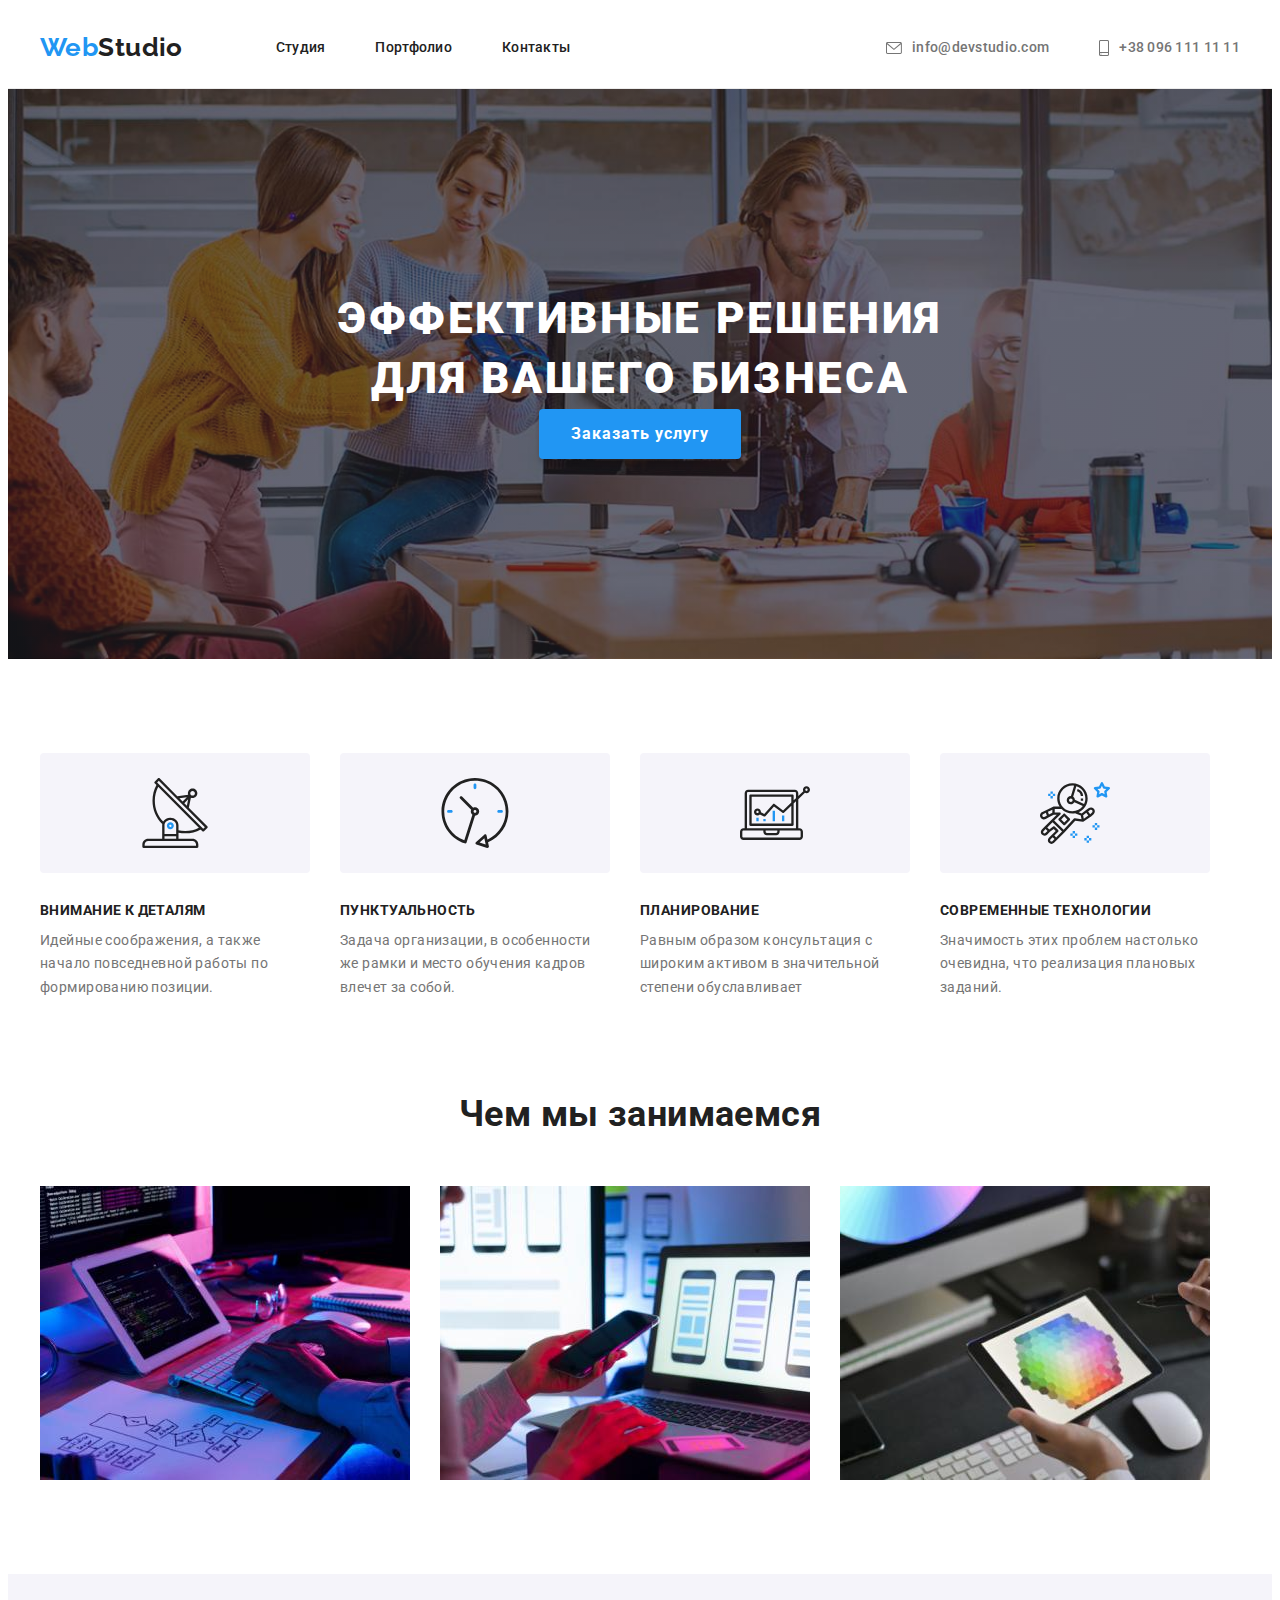
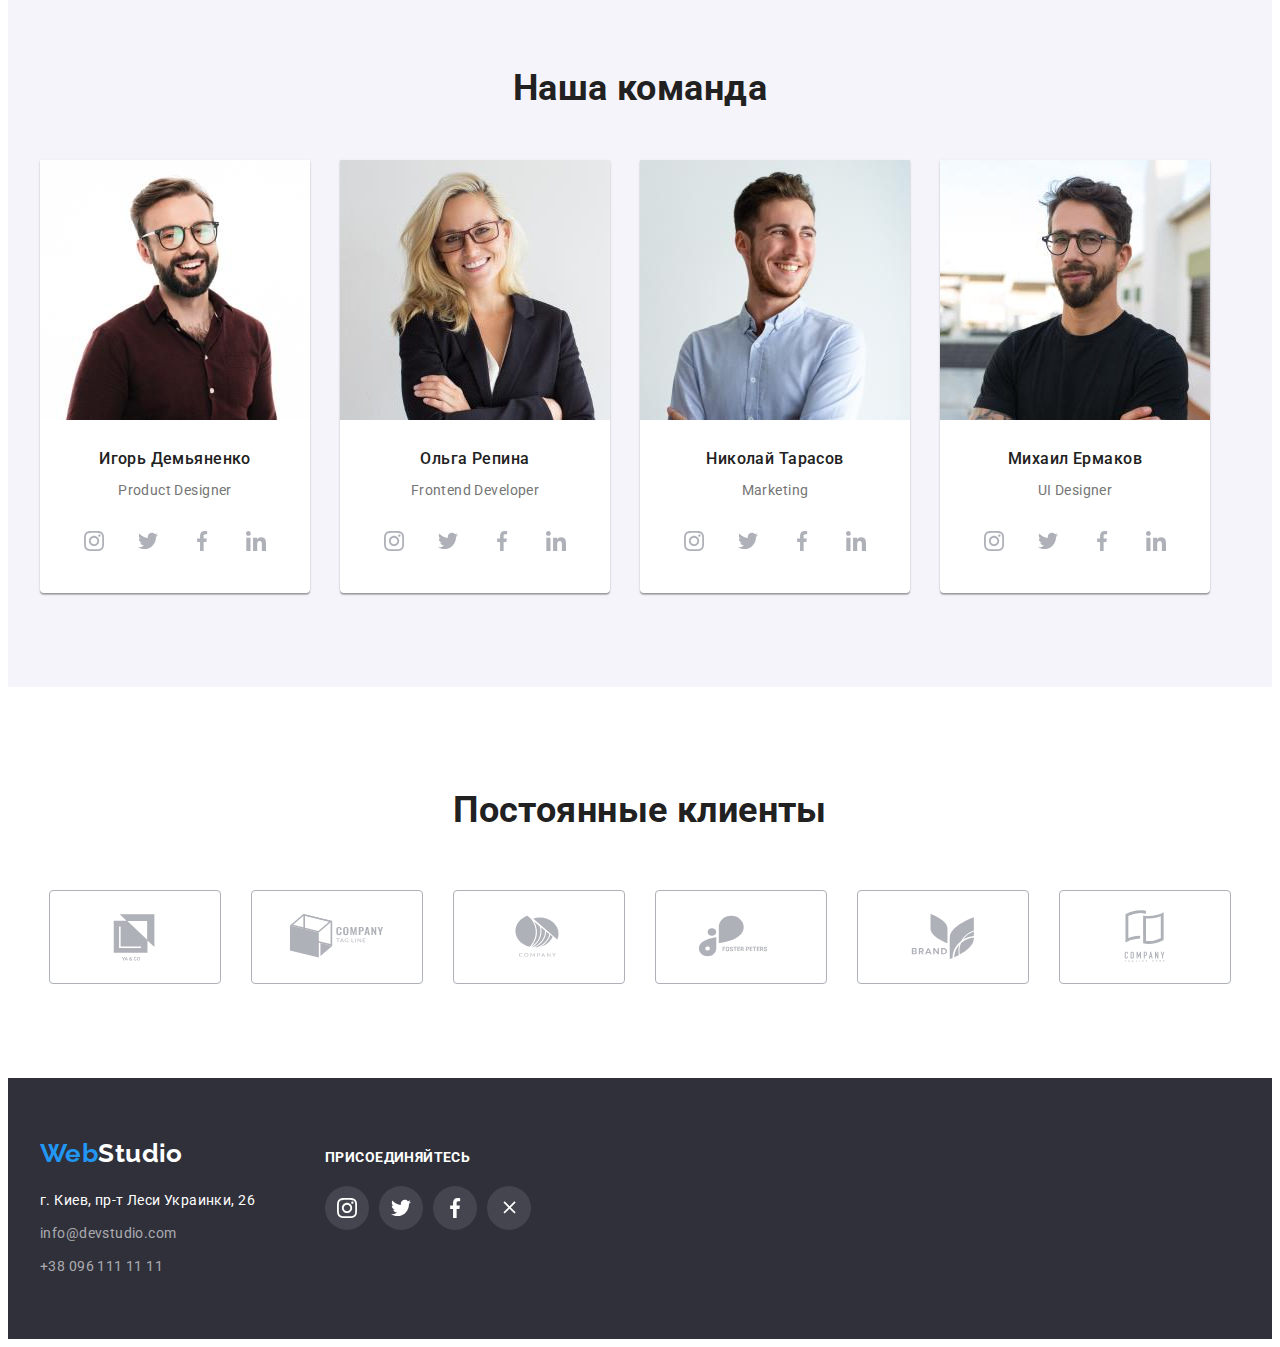
==== index.html @ 1d4e8029 "1" ====
<!DOCTYPE html>
<html lang="ru">
<head>
    <meta charset="UTF-8">
    <meta http-equiv="X-UA-Compatible" content="IE=edge">
    <meta name="viewport" content="width=device-width, initial-scale=1.0">
    <link rel="preconnect" href="https://fonts.gstatic.com" crossorigin>
    <link href="https://fonts.googleapis.com/css2?family=Raleway:wght@700&family=Roboto:wght@400;500;700;900&display=swap" rel="stylesheet"> 
    <link rel="stylesheet" href="https://cdnjs.cloudflare.com/ajax/libs/modern-normalize/1.1.0/modern-normalize.min.css"
        integrity="sha512-wpPYUAdjBVSE4KJnH1VR1HeZfpl1ub8YT/NKx4PuQ5NmX2tKuGu6U/JRp5y+Y8XG2tV+wKQpNHVUX03MfMFn9Q=="
        crossorigin="anonymous" referrerpolicy="no-referrer" />
    <link rel="stylesheet" href="./css/styles.css">   
    <title>Document</title>
</head>
<body>
    <header class="site">
        <div class="container site-container">
            <nav class="navigation-container">
                <a href="./index.html" class="site-logo"> <span class="site-logo-span">Web</span>Studio</a>
                <ul class="site-nav-list">
                    <li class="site-nav-item"><a class="site-nav-link" href="./index.html">Студия</a></li>
                    <li class="site-nav-item"><a class="site-nav-link" href="./portfolio.html">Портфолио</a></li>
                    <li class="site-nav-item"><a class="site-nav-link" href="">Контакты</a></li>
                </ul>
            </nav>
            <ul class="contacts-list">
                <li class="contacts-item">
                    <a class="contacts-mail" href="mailto:info@devstudio.com">
                    <svg class="contacts-icon" width="16" height="12">
                        <use href="./images/icons.svg#icon-mail"></use>
                    </svg>
                    info@devstudio.com</a>
                </li>

                <li class="contacts-item"><a class="contacts-tel" href="tel:+380961111111">
                    <svg class="contacts-icon" width="10" height="16">
                        <use href="./images/icons.svg#icon-smartphone"></use>
                    </svg>
                    +38 096 111 11 11</a>
                </li>
            </ul>
        </div>
    </header>

    <main>
        <section class="hero">
            <div class="container">
            <h1 class="hero-title">Эффективные решения <br> для вашего бизнеса</h1>
                    <button class="hero-btn" title="button">Заказать услугу</button>
            </div>
        </section>
        <section class="section">
            <div class="container">
                <h2 class="peculiarities-hide">Особенности</h2>
                <ul class=" peculiarities-list">
                    <li class="peculiarities-item">
                        <div class="peculiarities-social">
                            <svg class="peculiarities-social-icon peculiarities-size-icon">
                                <use href="./images/icons.svg#icon-antenna"></use>
                            </svg>
                        </div>
                        <h3 class="peculiarities-title">Внимание к деталям</h3>
                        <p class="peculiarities-text">
                        Идейные соображения, а также начало повседневной работы по формированию позиции.
                        </p>

                    </li>
                    <li class="peculiarities-item">
                        <div class="peculiarities-social">
                                <svg class="peculiarities-social-icon peculiarities-size-icon">
                                    <use href="./images/icons.svg#icon-clock"></use>
                                </svg>
                        </div>
                        <h3 class="peculiarities-title">Пунктуальность</h3>
                        <p class="peculiarities-text">Задача организации, в особенности же рамки и место обучения кадров влечет за собой.
                        </p>
                    </li>
                    <li class="peculiarities-item">
                        <div class="peculiarities-social">
                                <svg class="peculiarities-social-icon peculiarities-size-icon">
                                    <use href="./images/icons.svg#icon-diagram"></use>
                                </svg>
                        </div>
                        <h3 class="peculiarities-title">Планирование</h3>
                        <p class="peculiarities-text">
                        Равным образом консультация с широким активом в значительной степени обуславливает
                        </p>
                    </li>
                    <li class="peculiarities-item">
                        <div class="peculiarities-social">
                                <svg class="peculiarities-social-icon peculiarities-size-icon">
                                    <use href="./images/icons.svg#icon-astronaut"></use>
                                </svg>
                        </div>
                        <h3 class="peculiarities-title">Современные технологии</h3>
                        <p class="peculiarities-text">
                        Значимость этих проблем настолько очевидна, что реализация плановых заданий.
                        </p>
                    </li>
                </ul>
            </div>
        </section>
        <section class="section work-section">
            <div class="container">
                <h2 class="work-title">Чем мы занимаемся</h2>
                <ul class="work-list">
                    <li class="work-item">
                        <img src="./images/img-1.jpg" 
                        alt="Парень пишет код"
                        width="370"
                        height="294">
                    </li>
                    <li class="work-item">
                        <img src="./images/img-2.jpg" 
                        alt="Девушка держит в руках телефон"
                        width="370"
                        height="294">
                    </li>
                    <li class="work-item">
                        <img src="./images/img-3.jpg"
                        alt="Девушка держит планшет в руках"
                        width="370"
                        height="294">
                    </li>
                </ul>
            </div>
        </section>

                            <!-- commands -->

        <section class="commands section">
            <div class="container">
                <h2 class="commands-title">Наша команда</h2>
                <ul class="commands-list">
                    <li class="commands-item">
                        <img src="./images/igor.jpg" 
                        alt="Фотография Игоря" 
                        width="270" 
                        height="260">
                        <div class="commands-text-name">
                            <h3 class="commands-name">Игорь Демьяненко</h3>
                            <p class="commands-text" lang="en">Product Designer</p>
                            <ul class="commads-social-list">
                                <li class="commands-social-item">
                                    <a class="commands-social-link" href="">
                                        <svg class="commands-social-icon size-icon">
                                            <use href="./images/icons.svg#icon-instagram"></use>
                                        </svg>
                                    </a>
                                </li>
                                <li class="commands-social-item">
                                    <a class="commands-social-link" href="">
                                        <svg class="commands-social-icon size-icon">
                                            <use href="./images/icons.svg#icon-twitter"></use>
                                        </svg>
                                    </a>
                                </li>
                                <li class="commands-social-item">
                                    <a class="commands-social-link" href="">
                                        <svg class="commands-social-icon size-icon">
                                            <use href="./images/icons.svg#icon-facebook"></use>
                                        </svg>
                                    </a>
                                </li>
                                <li class="commands-social-item">
                                    <a class="commands-social-link" href="">
                                        <svg class="commands-social-icon size-icon">
                                            <use href="./images/icons.svg#icon-linkedin"></use>
                                        </svg>
                                    </a>
                                </li>
                            </ul>
                        </div>
                    </li>

                    <li class="commands-item">
                        <img src="./images/olga.jpg" 
                        alt="Фотография Ольги" 
                        width="270" 
                        height="260">
                        <div class="commands-text-name">
                            <h3 class="commands-name">Ольга Репина</h3>
                            <p class="commands-text" lang="en">Frontend Developer</p>
                            <ul class="commads-social-list">
                                <li class="commands-social-item">
                                    <a class="commands-social-link" href="">
                                        <svg class="commands-social-icon size-icon">
                                            <use href="./images/icons.svg#icon-instagram"></use>
                                        </svg>
                                    </a>
                                </li>
                                <li class="commands-social-item">
                                    <a class="commands-social-link" href="">
                                        <svg class="commands-social-icon size-icon">
                                            <use href="./images/icons.svg#icon-twitter"></use>
                                        </svg>
                                    </a>
                                </li>
                                <li class="commands-social-item">
                                    <a class="commands-social-link" href="">
                                        <svg class="commands-social-icon size-icon">
                                            <use href="./images/icons.svg#icon-facebook"></use>
                                        </svg>
                                    </a>
                                </li>
                                <li class="commands-social-item">
                                    <a class="commands-social-link" href="">
                                        <svg class="commands-social-icon size-icon">
                                            <use href="./images/icons.svg#icon-linkedin"></use>
                                        </svg>
                                    </a>
                                </li>
                            </ul>
                        </div>
                    </li>

                    <li class="commands-item">
                        <img src="./images/nikolay.jpg" 
                        alt="Фотография Николая" 
                        width="270" 
                        height="260">
                        <div class="commands-text-name">
                            <h3 class="commands-name">Николай Тарасов</h3>
                            <p class="commands-text" lang="en">Marketing</p>
                            <ul class="commads-social-list">
                                <li class="commands-social-item">
                                    <a class="commands-social-link" href="">
                                        <svg class="commands-social-icon size-icon">
                                            <use href="./images/icons.svg#icon-instagram"></use>
                                        </svg>
                                    </a>
                                </li>
                                <li class="commands-social-item">
                                    <a class="commands-social-link" href="">
                                        <svg class="commands-social-icon size-icon">
                                            <use href="./images/icons.svg#icon-twitter"></use>
                                        </svg>
                                    </a>
                                </li>
                                <li class="commands-social-item">
                                    <a class="commands-social-link" href="">
                                        <svg class="commands-social-icon size-icon">
                                            <use href="./images/icons.svg#icon-facebook"></use>
                                        </svg>
                                    </a>
                                </li>
                                <li class="commands-social-item">
                                    <a class="commands-social-link" href="">
                                        <svg class="commands-social-icon size-icon">
                                            <use href="./images/icons.svg#icon-linkedin"></use>
                                        </svg>
                                    </a>
                                </li>
                            </ul>
                        </div>
                    </li>

                    <li class="commands-item">
                        <img src="./images/mihail.jpg" 
                        alt="Фотография Михаила" 
                        width="270" 
                        height="260">
                        <div class="commands-text-name">
                            <h3 class="commands-name">Михаил Ермаков</h3>
                            <p class="commands-text" lang="en">UI Designer</p>
                            <ul class="commads-social-list">
                                <li class="commands-social-item">
                                    <a class="commands-social-link" href="">
                                        <svg class="commands-social-icon size-icon">
                                            <use href="./images/icons.svg#icon-instagram"></use>
                                        </svg>
                                    </a>
                                </li>
                                <li class="commands-social-item">
                                    <a class="commands-social-link" href="">
                                        <svg class="commands-social-icon size-icon">
                                            <use href="./images/icons.svg#icon-twitter"></use>
                                        </svg>
                                    </a>
                                </li>
                                <li class="commands-social-item">
                                    <a class="commands-social-link" href="">
                                        <svg class="commands-social-icon size-icon">
                                            <use href="./images/icons.svg#icon-facebook"></use>
                                        </svg>
                                    </a>
                                </li>
                                <li class="commands-social-item">
                                    <a class="commands-social-link" href="">
                                        <svg class="commands-social-icon size-icon">
                                            <use href="./images/icons.svg#icon-linkedin"></use>
                                        </svg>
                                    </a>
                                </li>
                            </ul>
                        </div>
                    </li>
                </ul>
            </div>
        </section>

                            <!-- Regular customers -->

        <section class="section">
            <div class="container ">
                <h2 class="customers-title">Постоянные клиенты</h2>
                <ul class="customers-list">
                    <li class="customers-item">
                        <a class="customers-link" href="">
                            <svg class="customers-icon">
                                <use href="./images/icons.svg#icon-logo-ya"></use>
                            </svg>
                        </a>
                    </li>
                    <li class="customers-item">
                        <a class="customers-link" href="">
                            <svg class="customers-icon">
                                <use href="./images/icons.svg#icon-logo-tag"></use>
                            </svg>
                        </a>
                    </li>
                    <li class="customers-item">
                        <a class="customers-link" href="">
                            <svg class="customers-icon">
                                <use href="./images/icons.svg#icon-logo-company"></use>
                            </svg>
                        </a>
                    </li>
                    <li class="customers-item">
                        <a class="customers-link" href="">
                            <svg class="customers-icon">
                                <use href="./images/icons.svg#icon-logo-foster"></use>
                            </svg>
                        </a>
                    </li>
                    <li class="customers-item">
                        <a class="customers-link" href="">
                            <svg class="customers-icon">
                                <use href="./images/icons.svg#icon-logo-brand"></use>
                            </svg>
                        </a>
                    </li>
                    <li class="customers-item">
                        <a class="customers-link" href="">
                            <svg class="customers-icon">
                                <use href="./images/icons.svg#icon-logo-tag-line"></use>
                            </svg>
                        </a>
                    </li>
                </ul>

            </div>
        </section>
        
    </main>
    <footer class="footer">
        <div class="container footer-block">
            <div class="footer-left-block">
                <a class="footer-logo" href=""><span class="footer-logo-span">Web</span>Studio</a>
            <address>
                <ul class="footer-list">    
                    <li class="footer-item">
                        <a class="footer-link" href="https://goo.gl/maps/mKmkBRbk66RdH9SZ9"
                        target="-blank" 
                        rel="noopener noreferrer">
                        г. Киев, пр-т Леси Украинки, 26</a>                   
                    </li>

                    <li class="footer-item">
                        <a class="footer-mail" href="mailto:info@devstudio.com">info@devstudio.com</a>
                    </li>

                    <li class="footer-item">
                        <a class="footer-tel" href="tel:+380961111111">+38 096 111 11 11</a>
                    </li>
                </ul>
            </address>
            </div>
            <div class="footer-right-block">
                <h3 class="footer-title-block">присоединяйтесь</h3>
                    <ul class="footer-social-list">
                    <li class="footer-social-item">
                        <a class="commands-social-link" href="">
                            <svg class="footer-social-icon size-icon">
                                <use href="./images/icons.svg#icon-instagram"></use>
                            </svg>
                        </a>
                    </li>
                    <li class="footer-social-item">
                        <a class="commands-social-link" href="">
                            <svg class="footer-social-icon size-icon">
                                <use href="./images/icons.svg#icon-twitter"></use>
                            </svg>
                        </a>
                    </li>
                    <li class="footer-social-item">
                        <a class="commands-social-link" href="">
                            <svg class="footer-social-icon size-icon">
                                <use href="./images/icons.svg#icon-facebook"></use>
                            </svg>
                        </a>
                    </li>
                    <li class="footer-social-item">
                        <a class="commands-social-link" href="">
                            <svg class="footer-social-icon size-icon">
                                <use href="./images/icons.svg#icon-close-black"></use>
                            </svg>
                        </a>
                    </li>
                </ul>                
            </div>
        </div>
    </footer>
</body>
</html>
---- css/styles.css ----
:root {
  --main-title-color: #ffffff;
  --second-title-color: #212121;
  --main-text-color: #757575;
  --footer-contacts-text-color: rgba(255, 255, 255, 0.6);
  --footer-link-color: #ffffff;
  --header-contacts-text-color: #757575;
  --hover-focus-color: #2196f3;
  --hero-btn-color: #188ce8;
  --web-logo-color: #2196f3;
  --studio-header-logo-color: #212121;
  --studio-footer-logo-color: #ffffff;
  --main-btn-color: #ffffff;
  --background-btn-color: #2196f3;
  --background-portfolio-btn-color: #f5f4fa;
  --background-hero-footer-color: #2f303a;
  --background-commands-color: #f5f4fa;
  --background-item-commads: #ffffff;
  --second-btn-color: #212121;
  --portfolio-btn-accent-color: #ffffff;
}

body {
  font-family: Roboto, sans-serif;
  font-size: 14px;
  line-height: 1.71;
  letter-spacing: 0.03em;
  color: var(--main-text-color);
}

p,
h1,
h2,
h3,
h4,
h5,
h6 {
  margin: 0;
}

a {
  text-decoration: none;
}

ul {
  margin: 0;
  padding: 0;
}

address {
  font-style: normal;
}

.container {
  width: 1200px;
  padding-left: 15px;
  padding-right: 15px;
  margin: 0 auto;
}

p,
h1,
h2,
h3,
h4,
h5,
h6 {
  margin: 0;
}

ul {
  margin: 0;
  padding: 0;
  list-style: none;
}

img {
  display: block;
  max-width: 100%;
  height: auto;
}

.container {
  width: 1200px;
  padding-left: 15px;
  padding-right: 15px;
  margin: 0 auto;
}

.section {
  padding-top: 94px;
  padding-bottom: 94px;
}

.size-icon {
  width: 20px;
  height: 20px;
}

.peculiarities-size-icon {
  width: 70px;
  height: 70px;
}

.customers-icon {
  width: 106px;
  height: 60px;
}

/* --------------HEADER----------------------- */

.site {
  border: 1px solid #ececec;
  border-top-style: none;
  border-right-style: none;
  border-left-style: none;
}

.site-logo {
  font-family: Raleway;
  font-weight: 700;
  font-size: 26px;
  line-height: 1.19;
  color: var(--studio-header-logo-color);
  padding-bottom: 25px;
  padding-top: 24px;
  padding-right: 93px;
}

.navigation-container {
  display: flex;
  align-items: center;
}

.site-container {
  display: flex;
  align-items: center;
}

.site-logo-span {
  font-family: Raleway;
  font-weight: 700;
  font-size: 26px;
  line-height: 1.19;
  color: var(--web-logo-color);
}

.site-nav-link {
  display: block;
  font-weight: 500;
  font-size: 14px;
  line-height: 1.14;
  letter-spacing: 0.02em;
  color: var(--second-title-color);
}

.site-nav-list {
  display: flex;
}

.site-nav-item:not(:last-child) {
  margin-right: 50px;
}

.site-nav-link,
.contacts-mail,
.contacts-tel {
  padding-top: 32px;
  padding-bottom: 32px;
}

.contacts-tel,
.contacts-mail {
  color: var(--header-contacts-text-color);
  display: flex;
  align-items: center;
  justify-content: center;
}

.contacts-item:not(:last-child) {
  margin-right: 50px;
}

.contacts-icon {
  fill: currentColor;
  margin-right: 10px;
}

.contacts-item {
  display: flex;
}

.contacts-list {
  font-weight: 500;
  font-size: 14px;
  line-height: 1.14;
  letter-spacing: 0.02em;
  color: var(--header-contacts-text-color);
  display: flex;
  margin-left: auto;
}

/* ----------------------HOVER-FOCUS--------------------------- */

.site-nav-link:hover,
.site-nav-link:focus,
.contacts-tel:hover,
.contacts-tel:focus,
.contacts-mail:hover,
.contacts-mail:focus,
.footer-tel:hover,
.footer-tel:focus,
.footer-mail:hover,
.footer-mail:focus {
  color: var(--hover-focus-color);
}

.commands-social-link:hover,
.commands-social-link:focus {
  background-color: #2196f3;
}

.commands-social-link:hover .commands-social-icon,
.commands-social-link:focus .commands-social-icon {
  fill: #ffffff;
}

.contacts-icon:hover,
.contacts-icon:focus {
  fill: currentColor;
}

.customers-icon:hover,
.customers-icon:focus {
  fill: #2196f3;
}

.customers-link:hover .customers-icon,
.customers-link:focus .customers-icon {
  fill: #2196f3;
}

.customers-item:hover,
.customers-item:focus {
  color: #2196f3;
  border-color: #2196f3;
}

/* ----------------------HERO---------------------------- */

.hero {
  background-color: var(--background-hero-footer-color);
  text-align: center;
  padding: 200px 0px;
  background-image: linear-gradient(rgba(47, 48, 58, 0.4), rgba(47, 48, 58, 0.4)),
    url(../images/title.jpg);
  background-size: cover;
  max-width: 1600px;
  margin-left: auto;
  margin-right: auto;
  background-repeat: no-repeat;
  background-position: center;
}

.hero-title {
  font-weight: 900;
  font-size: 44px;
  line-height: 1.36;
  letter-spacing: 0.06em;
  text-transform: uppercase;
  color: var(--main-title-color);
}

.hero-btn {
  font-family: Roboto;
  font-weight: 700;
  font-size: 16px;
  line-height: 1.87;
  letter-spacing: 0.06em;
  color: var(--main-btn-color);
  background: var(--background-btn-color);
  box-shadow: 0px 4px 4px rgba(0, 0, 0, 0.15);
  border-radius: 4px;
  padding: 10px 32px;
  cursor: pointer;
  border: transparent;
}

/* ----------------- PECULIARITEIS--------------------------- */

.peculiarities-hide,
.portfolio-title-hide {
  border: 0;
  clip: rect(0 0 0 0);
  height: 1px;
  margin: -1px;
  overflow: hidden;
  padding: 0;
  position: absolute;
  white-space: nowrap;
  width: 1px;
}
.peculiarities-list {
  display: flex;
}
.peculiarities-item:not(:last-child) {
  margin-right: 30px;
}
.peculiarities-item {
  width: 270px;
}

.peculiarities-title {
  font-weight: 700;
  font-size: 14px;
  line-height: 1.14;
  text-transform: uppercase;
  color: var(--second-title-color);
}
.peculiarities-text {
  margin-top: 10px;
}

.peculiarities-social {
  height: 120px;
  display: flex;
  align-items: center;
  justify-content: center;
  background-color: #f5f4fa;
  border-radius: 4px;
  margin-bottom: 30px;
}

/* -----------------  WHAT WE DO --------------------------- */
.work-title {
  font-weight: 700;
  font-size: 36px;
  line-height: 1.16;
  text-align: center;
  color: var(--second-title-color);
}

.work-section {
  padding-top: 0px;
}

.work-list {
  display: flex;
  margin-top: 50px;
}

.work-item:not(:last-child) {
  margin-right: 30px;
}

/* -----------------  COMMADS --------------------------- */

.commands {
  background-color: var(--background-commands-color);
}

.commands-title {
  font-weight: 700;
  font-size: 36px;
  line-height: 1.16;
  text-align: center;
  color: var(--second-title-color);
}

.commands-name {
  font-weight: 500;
  font-size: 16px;
  line-height: 1.18;
  text-align: center;
  color: var(--second-title-color);
}

.commands-list {
  display: flex;
  margin-top: 50px;
}

.commands-text {
  text-align: center;
  margin-top: 10px;
}

.commands-text-name {
  padding-top: 30px;
  padding-bottom: 30px;
}

.commands-item {
  box-shadow: 0px 1px 3px rgba(0, 0, 0, 0.12), 0px 1px 1px rgba(0, 0, 0, 0.14),
    0px 2px 1px rgba(0, 0, 0, 0.2);
  border-radius: 0px 0px 4px 4px;
  background: var(--background-item-commads);
}

.commands-item:not(:last-child) {
  margin-right: 30px;
}

.commands-social-icon {
  fill: #afb1b8;
}

.commads-social-list {
  display: flex;
  justify-content: center;
  margin-top: 16px;
}

.commands-social-item,
.footer-social-item {
  width: 44px;
  height: 44px;
}

.commands-social-item + .commands-social-item,
.footer-social-item + .footer-social-item {
  margin-left: 10px;
}

.commands-social-link {
  width: 100%;
  height: 100%;
  border-radius: 50%;
  display: flex;
  align-items: center;
  justify-content: center;
}

/* -----------------  REGULAR CUSTOMERS --------------------------- */

.customers-title {
  font-size: 36px;
  color: var(--second-title-color);
  line-height: 1.66;
  text-align: center;
}

.customers-icon {
  fill: #afb1b8;
}

.customers-list {
  display: flex;
  justify-content: center;
  align-content: center;
  margin-top: 50px;
}

.customers-item {
  width: 170px;
  height: 92px;
  border: 1px solid;
  border-radius: 4px;
  border-color: #afb1b8;
}

.customers-item + .customers-item {
  margin-left: 30px;
}

.customers-link {
  width: 100%;
  height: 100%;
  display: flex;
  align-items: center;
  justify-content: center;
}

/* -----------------  FOOTER --------------------------- */

.footer {
  background-color: var(--background-hero-footer-color);
  padding: 60px 0;
}

.footer-block {
  display: flex;
  align-items: baseline;
}

.footer-social-icon {
  fill: #ffffff;
}

.footer-left-block {
  margin-right: 70px;
}

.footer-title-block {
  font-weight: 700;
  font-size: 14px;
  line-height: 1.14;
  letter-spacing: 3%;
  color: #ffffff;
  text-transform: uppercase;
}

.footer-social-list {
  display: flex;
  margin-top: 20px;
}

.footer-social-item {
  border-radius: 50%;
  background-color: rgba(255, 255, 255, 0.1);
}

.footer-logo {
  font-family: Raleway;
  font-weight: 700;
  font-size: 26px;
  line-height: 1.19;
  color: var(--studio-footer-logo-color);
  display: block;
}

.footer-list {
  margin-top: 20px;
}

.footer-item:not(:first-child) {
  margin-top: 9px;
}

.footer-logo-span {
  font-family: Raleway;
  font-weight: 700;
  font-size: 26px;
  line-height: 1.19;
  color: var(--web-logo-color);
}

.footer-link {
  font-family: Roboto;
  font-style: normal;
  font-weight: 400;
  font-size: 14px;
  line-height: 1.71;
  letter-spacing: 0.03em;
  color: var(--footer-link-color);
}

.footer-mail,
.footer-tel {
  font-weight: 400;
  font-size: 14px;
  line-height: 1.71;
  letter-spacing: 0.03em;
  color: var(--footer-contacts-text-color);
}

/* -----------------  PORTFOLIO --------------------------- */

.portfolio-title {
  font-weight: 700;
  font-size: 18px;
  line-height: 2;
  letter-spacing: 0.06em;
  color: var(--second-title-color);
}

.portfolio-text {
  font-size: 16px;
  line-height: 1.87;
  letter-spacing: 0.03em;
  color: var(--main-text-color);
  margin-top: 4px;
}

.portfolio-btn {
  font-family: Roboto;
  font-weight: 500;
  font-size: 16px;
  line-height: 1.62;
  text-align: center;
  letter-spacing: 0.03em;
  color: var(--second-btn-color);
  background-color: var(--background-portfolio-btn-color);
  cursor: pointer;

  border-radius: 4px;
  border: 0px;
  padding: 6px 22px;
}

.portfolio-btn-item:not(:last-child) {
  margin-right: 8px;
}

.portfolio-btn:focus,
.portfolio-btn:hover {
  color: var(--portfolio-btn-accent-color);
  background-color: var(--background-btn-color);
  box-shadow: 0px 3px 1px rgba(0, 0, 0, 0.1), 0px 1px 2px rgba(0, 0, 0, 0.08),
    0px 2px 2px rgba(0, 0, 0, 0.12);
}

.portfolio-list-btn {
  display: flex;
  justify-content: center;
}

.portfolio-list-img {
  display: flex;
  flex-wrap: wrap;
  margin-top: 50px;
}

.portfolio-item-img:nth-child(3n) {
  margin-right: 0px;
}

.portfolio-item-img:nth-child(n + 4) {
  margin-top: 30px;
}

.portfolio-item-img {
  margin-right: 30px;
}

.portfolio-link-img {
  display: block;
}
/* -----------------  PORTFOLIO BORDER IMG ----------------------------- */

.portfolio-border {
  border: 1px solid #ececec;
  border-top: none;
}

.portfolio-padding {
  padding: 20px 24px;
}

.portfolio-link-img:hover,
.portfolio-link-img:focus {
  box-shadow: 0px 1px 1px rgba(0, 0, 0, 0.12), 0px 4px 4px rgba(0, 0, 0, 0.06),
    1px 4px 6px rgba(0, 0, 0, 0.16);
}
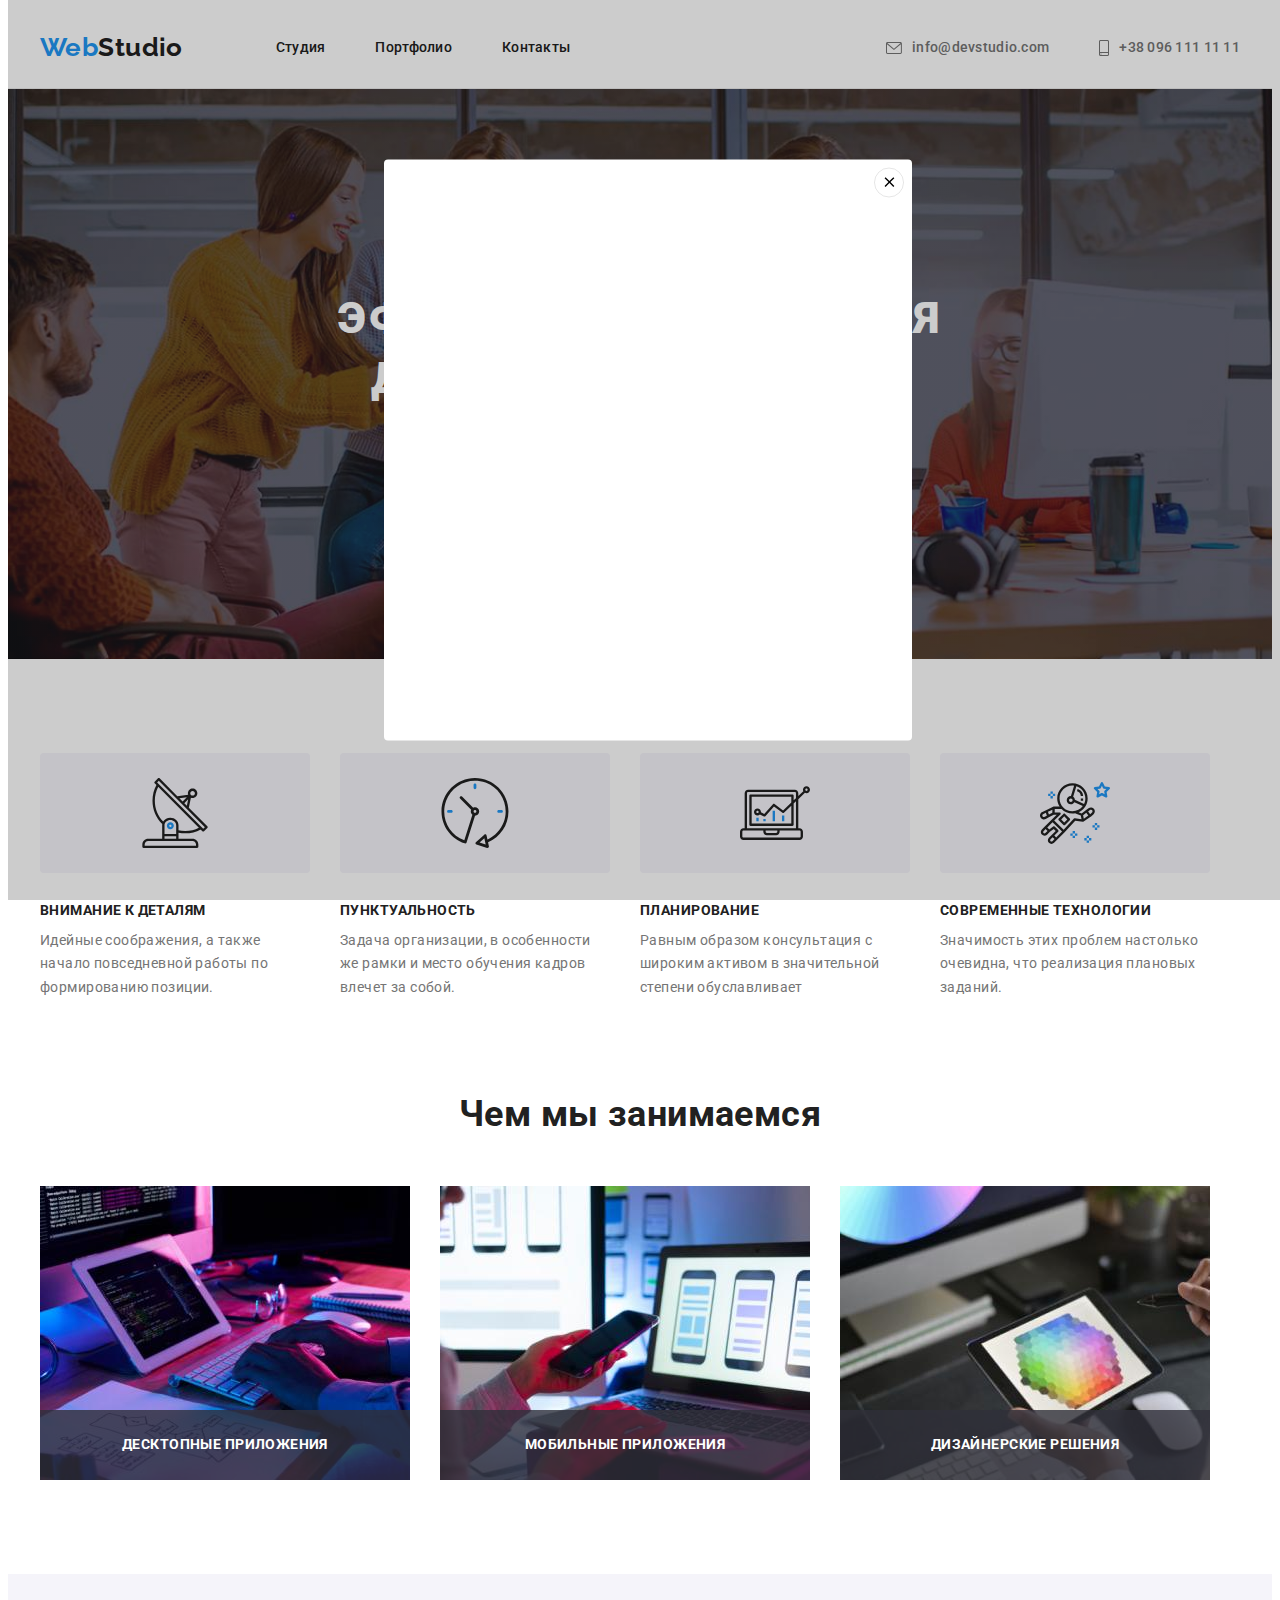
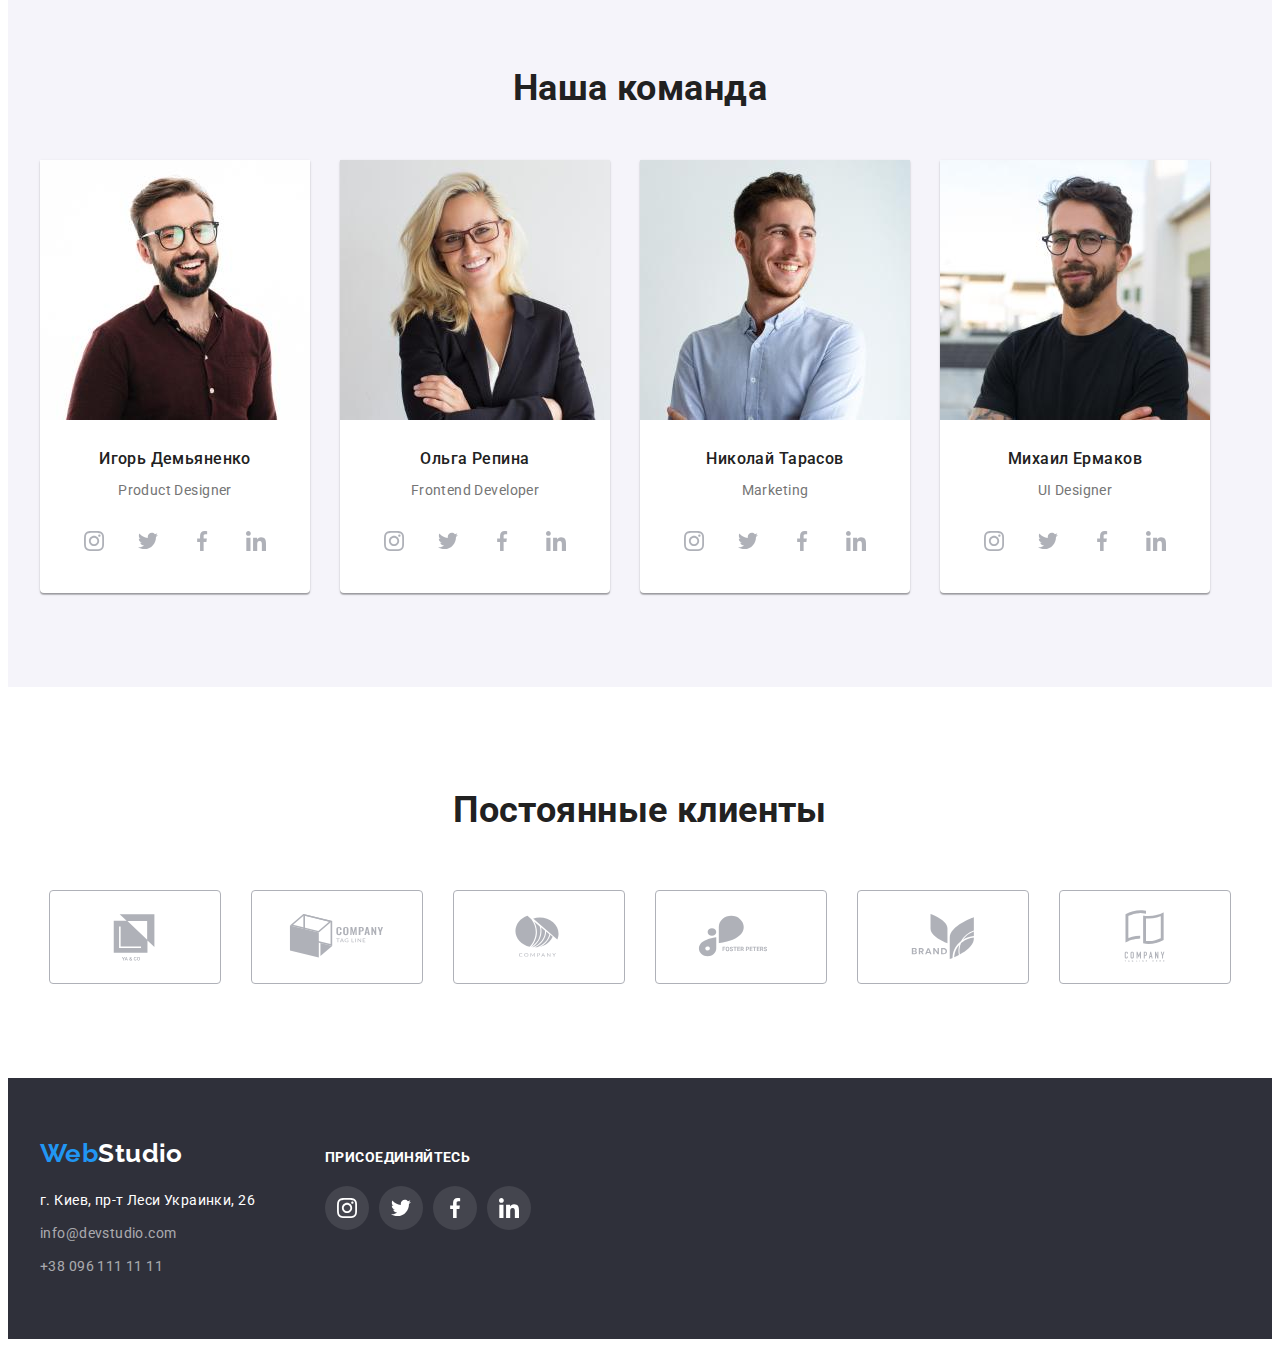
==== commit ada21148: "1" ====
--- a/index.html
+++ b/index.html
@@ -109,18 +109,21 @@
                         alt="Парень пишет код"
                         width="370"
                         height="294">
+                        <p class="work-text">Десктопные приложения</p>
                     </li>
                     <li class="work-item">
                         <img src="./images/img-2.jpg" 
                         alt="Девушка держит в руках телефон"
                         width="370"
                         height="294">
+                        <p class="work-text">Мобильные приложения</p>
                     </li>
                     <li class="work-item">
                         <img src="./images/img-3.jpg"
                         alt="Девушка держит планшет в руках"
                         width="370"
                         height="294">
+                        <p class="work-text">Дизайнерские решения</p>
                     </li>
                 </ul>
             </div>
@@ -403,7 +406,7 @@
                     <li class="footer-social-item">
                         <a class="commands-social-link" href="">
                             <svg class="footer-social-icon size-icon">
-                                <use href="./images/icons.svg#icon-close-black"></use>
+                                <use href="./images/icons.svg#icon-linkedin"></use>
                             </svg>
                         </a>
                     </li>
@@ -411,5 +414,14 @@
             </div>
         </div>
     </footer>
+    <div class="backdroup">
+        <div class="modal">
+            <button type="button" class="modal-close">
+                <svg class="close-icon" width="18" height="18">
+                    <use href="./images/icons.svg#icon-close-black"></use>
+                </svg>
+            </button>
+        </div>
+    </div>
 </body>
 </html>
--- a/css/styles.css
+++ b/css/styles.css
@@ -40,6 +40,8 @@
 
 a {
   text-decoration: none;
+  /* color: inherit; */
+  transition: color 2500ms cubic-bezier(0.4, 0, 0.2, 1);
 }
 
 ul {
@@ -244,6 +246,11 @@
 .customers-item:focus {
   color: #2196f3;
   border-color: #2196f3;
+}
+
+.portfolio-item-img:hover .portfolio-text-content,
+.portfolio-item-img:focus .portfolio-text-content {
+  transform: translateY(0%);
 }
 
 /* ----------------------HERO---------------------------- */
@@ -352,6 +359,28 @@
 .work-item:not(:last-child) {
   margin-right: 30px;
 }
+.work-item {
+  position: relative;
+}
+
+.work-item > .work-text {
+  position: absolute;
+  bottom: 0;
+  left: 0;
+  background: rgba(47, 48, 58, 0.8);
+  width: 100%;
+  height: 70px;
+  display: flex;
+  align-items: center;
+  justify-content: center;
+}
+
+.work-text {
+  font-weight: 700;
+  line-height: 1.14;
+  color: #ffffff;
+  text-transform: uppercase;
+}
 
 /* -----------------  COMMADS --------------------------- */
 
@@ -429,6 +458,8 @@
   display: flex;
   align-items: center;
   justify-content: center;
+  transition: fill 2500ms cubic-bezier(0.4, 0, 0.2, 1),
+    background-color 2500ms cubic-bezier(0.4, 0, 0.2, 1);
 }
 
 /* -----------------  REGULAR CUSTOMERS --------------------------- */
@@ -442,6 +473,8 @@
 
 .customers-icon {
   fill: #afb1b8;
+  transition: fill 2500ms cubic-bezier(0.4, 0, 0.2, 1),
+    background-color 2500ms cubic-bezier(0.4, 0, 0.2, 1);
 }
 
 .customers-list {
@@ -457,6 +490,7 @@
   border: 1px solid;
   border-radius: 4px;
   border-color: #afb1b8;
+  transition: border-color 2500ms cubic-bezier(0.4, 0, 0.2, 1);
 }
 
 .customers-item + .customers-item {
@@ -582,10 +616,11 @@
   color: var(--second-btn-color);
   background-color: var(--background-portfolio-btn-color);
   cursor: pointer;
-
   border-radius: 4px;
   border: 0px;
   padding: 6px 22px;
+  transition: color 2500ms cubic-bezier(0.4, 0, 0.2, 1),
+    background-color 2500ms cubic-bezier(0.4, 0, 0.2, 1);
 }
 
 .portfolio-btn-item:not(:last-child) {
@@ -623,7 +658,27 @@
   margin-right: 30px;
 }
 
-.portfolio-link-img {
+.portfolio-img-wrap {
+  position: relative;
+  overflow: hidden;
+}
+
+.portfolio-text-content {
+  position: absolute;
+  top: 0;
+  right: 0;
+  background-color: rgba(33, 150, 243, 0.9);
+  padding: 63px 24px;
+  font-size: 18px;
+  line-height: 1.5;
+  color: #ffffff;
+  height: 100%;
+  overflow: auto;
+  transform: translateY(100%);
+  transition: transform 2500ms cubic-bezier(0.4, 0, 0.2, 1);
+}
+
+.port .portfolio-link-img {
   display: block;
 }
 /* -----------------  PORTFOLIO BORDER IMG ----------------------------- */
@@ -642,3 +697,42 @@
   box-shadow: 0px 1px 1px rgba(0, 0, 0, 0.12), 0px 4px 4px rgba(0, 0, 0, 0.06),
     1px 4px 6px rgba(0, 0, 0, 0.16);
 }
+
+/* -----------------  MODAL ----------------------------- */
+
+.backdroup {
+  width: 100vw;
+  height: 100vh;
+  background-color: rgba(0, 0, 0, 0.2);
+  position: fixed;
+  top: 0;
+}
+
+.modal {
+  position: relative;
+  width: 528px;
+  min-height: 581px;
+  background-color: #fff;
+  border-radius: 4px;
+  top: 50%;
+  left: 50%;
+  transform: translate(-50%, -50%);
+}
+
+.modal-close {
+  position: absolute;
+  width: 30px;
+  height: 30px;
+
+  top: 8px;
+  right: 8px;
+  border: 1px solid rgba(0, 0, 0, 0.1);
+  background-color: transparent;
+  border-radius: 50%;
+  display: flex;
+  justify-content: center;
+  align-items: center;
+}
+
+.close-icon {
+}
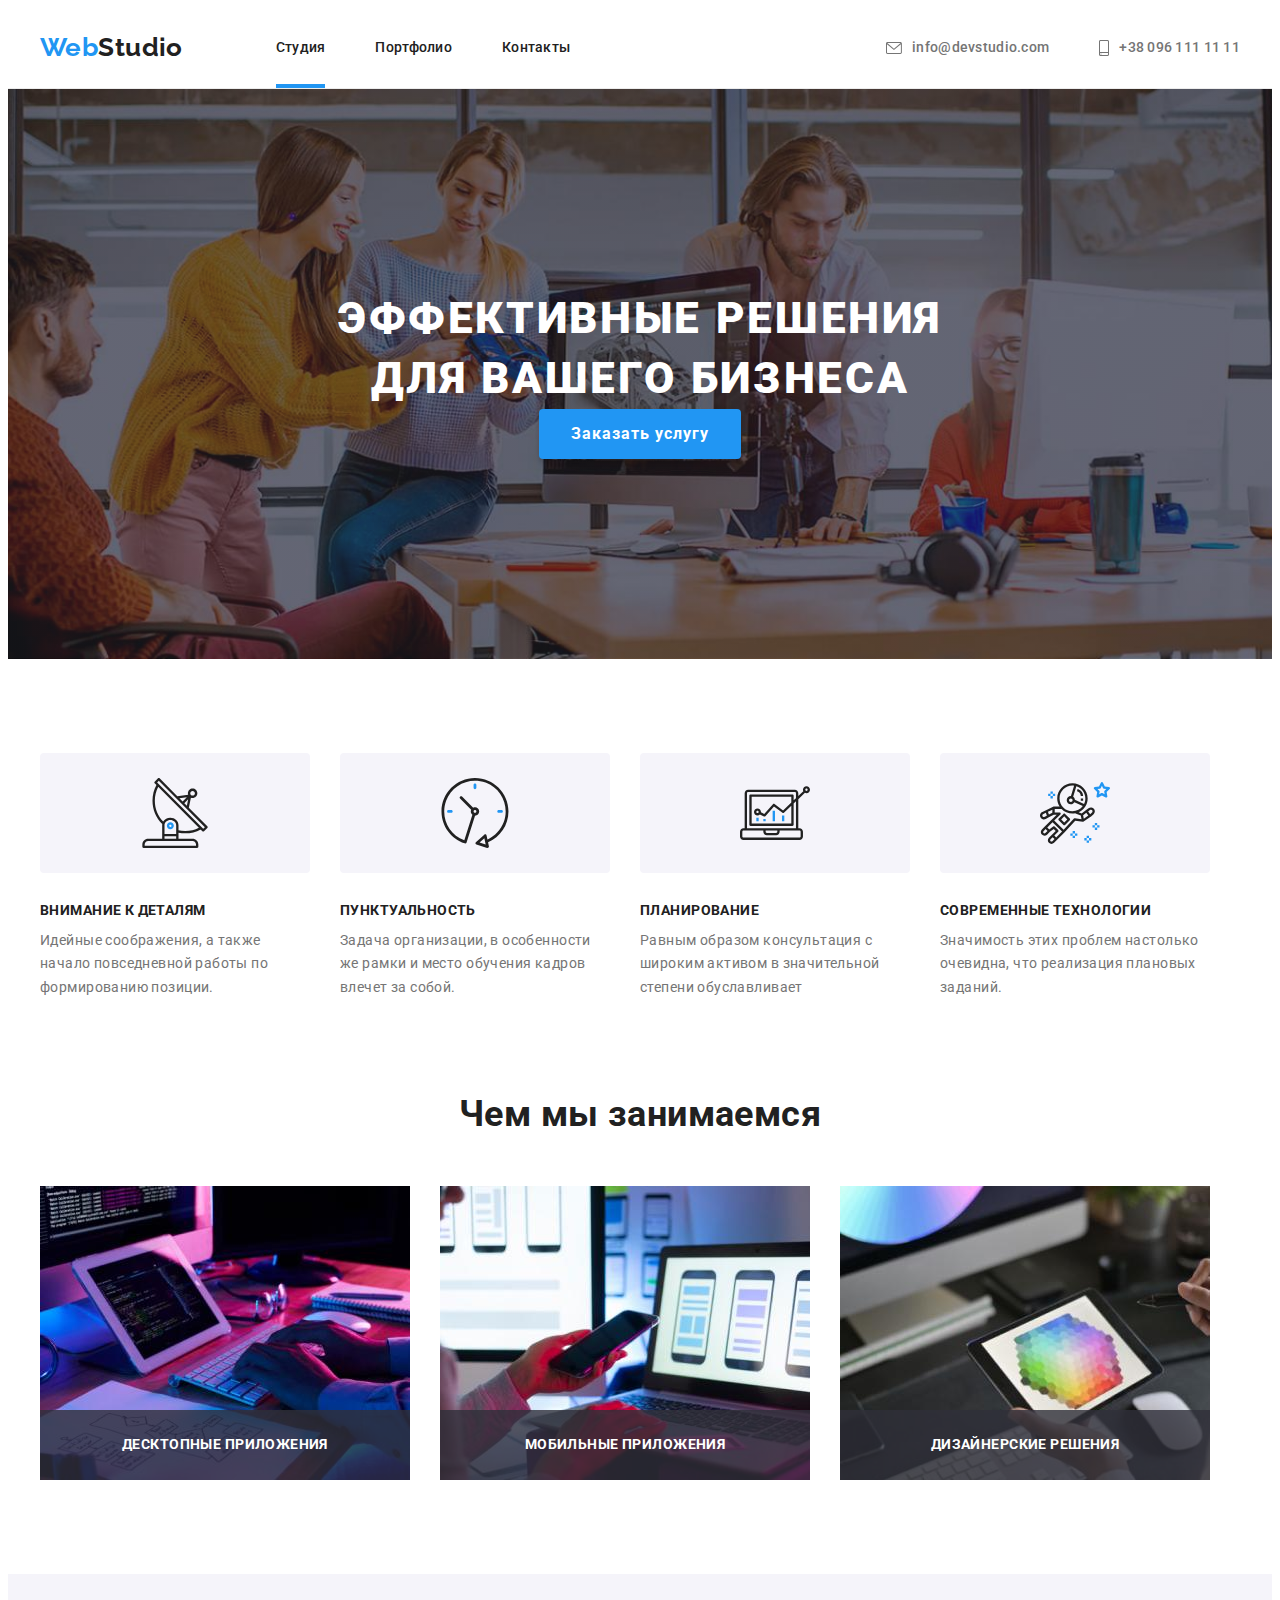
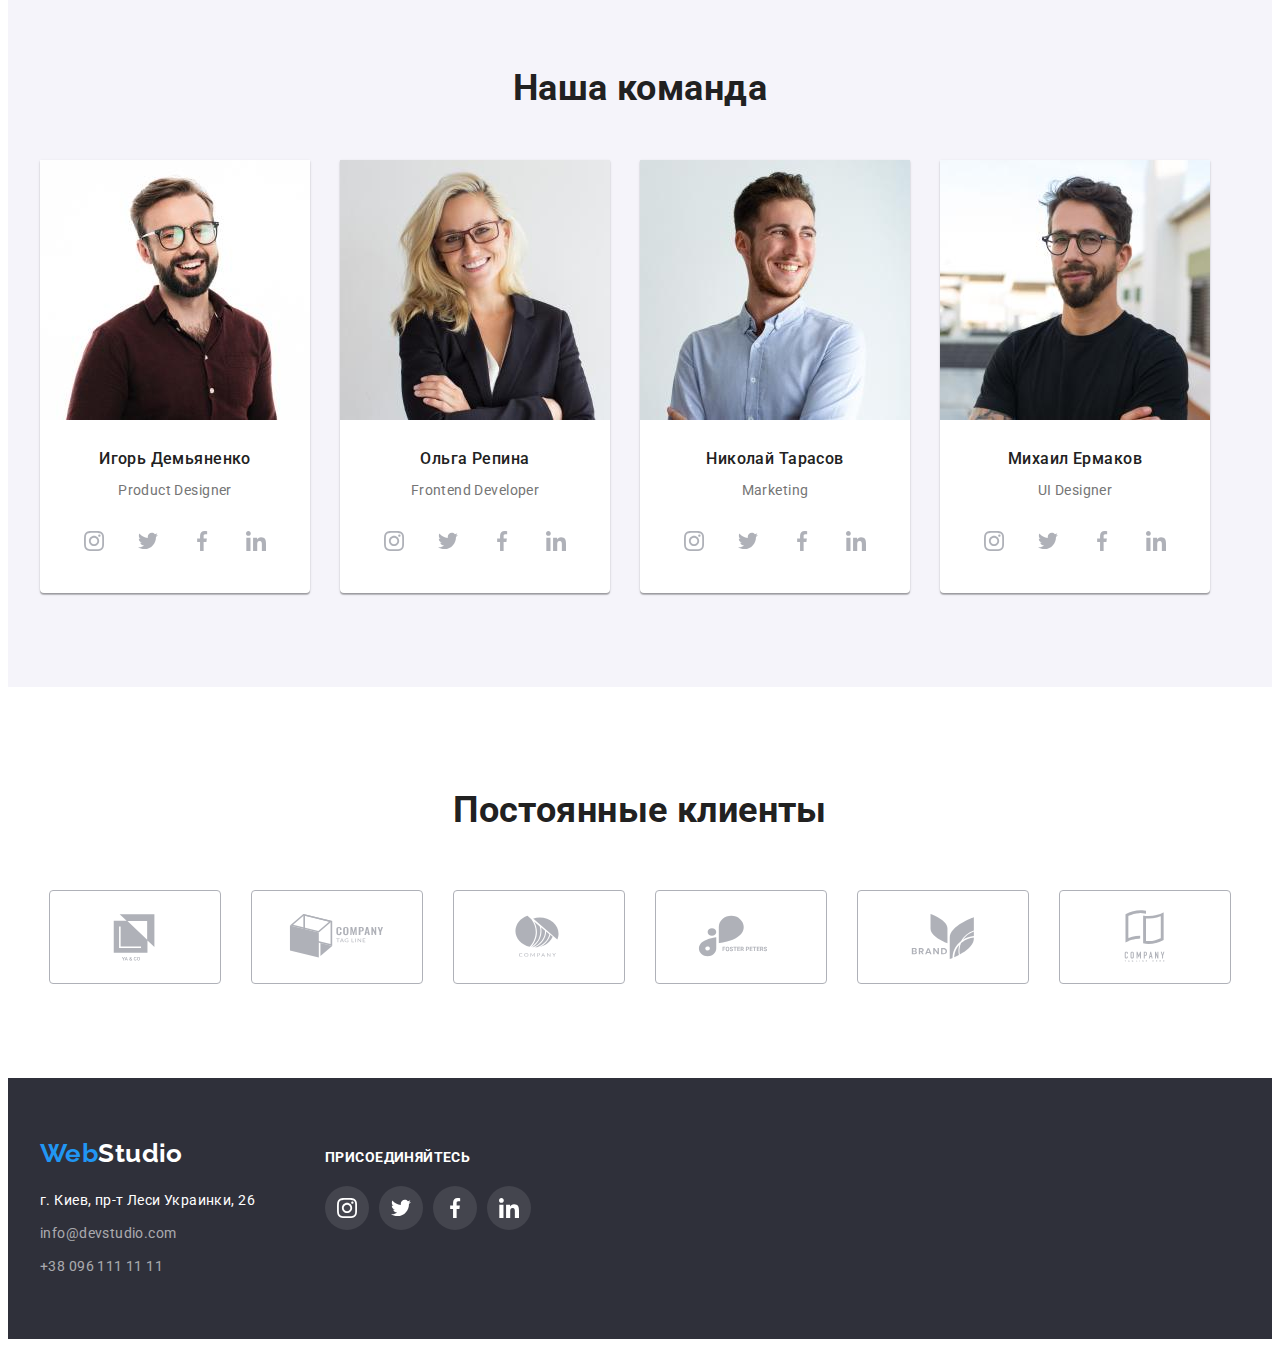
==== commit a6a293f0: "final" ====
--- a/index.html
+++ b/index.html
@@ -18,9 +18,9 @@
             <nav class="navigation-container">
                 <a href="./index.html" class="site-logo"> <span class="site-logo-span">Web</span>Studio</a>
                 <ul class="site-nav-list">
-                    <li class="site-nav-item"><a class="site-nav-link" href="./index.html">Студия</a></li>
+                    <li class="site-nav-item"><a class="site-nav-link active" href="./index.html">Студия</a></li>
                     <li class="site-nav-item"><a class="site-nav-link" href="./portfolio.html">Портфолио</a></li>
-                    <li class="site-nav-item"><a class="site-nav-link" href="">Контакты</a></li>
+                    <li class="site-nav-item"><a class="site-nav-link" href="#">Контакты</a></li>
                 </ul>
             </nav>
             <ul class="contacts-list">
@@ -46,7 +46,7 @@
         <section class="hero">
             <div class="container">
             <h1 class="hero-title">Эффективные решения <br> для вашего бизнеса</h1>
-                    <button class="hero-btn" title="button">Заказать услугу</button>
+                    <button class="hero-btn" title="button" data-modal-open>Заказать услугу</button>
             </div>
         </section>
         <section class="section">
@@ -145,28 +145,28 @@
                             <p class="commands-text" lang="en">Product Designer</p>
                             <ul class="commads-social-list">
                                 <li class="commands-social-item">
-                                    <a class="commands-social-link" href="">
+                                    <a class="commands-social-link" href="#">
                                         <svg class="commands-social-icon size-icon">
                                             <use href="./images/icons.svg#icon-instagram"></use>
                                         </svg>
                                     </a>
                                 </li>
                                 <li class="commands-social-item">
-                                    <a class="commands-social-link" href="">
+                                    <a class="commands-social-link" href="#">
                                         <svg class="commands-social-icon size-icon">
                                             <use href="./images/icons.svg#icon-twitter"></use>
                                         </svg>
                                     </a>
                                 </li>
                                 <li class="commands-social-item">
-                                    <a class="commands-social-link" href="">
+                                    <a class="commands-social-link" href="#">
                                         <svg class="commands-social-icon size-icon">
                                             <use href="./images/icons.svg#icon-facebook"></use>
                                         </svg>
                                     </a>
                                 </li>
                                 <li class="commands-social-item">
-                                    <a class="commands-social-link" href="">
+                                    <a class="commands-social-link" href="#">
                                         <svg class="commands-social-icon size-icon">
                                             <use href="./images/icons.svg#icon-linkedin"></use>
                                         </svg>
@@ -186,28 +186,28 @@
                             <p class="commands-text" lang="en">Frontend Developer</p>
                             <ul class="commads-social-list">
                                 <li class="commands-social-item">
-                                    <a class="commands-social-link" href="">
+                                    <a class="commands-social-link" href="#">
                                         <svg class="commands-social-icon size-icon">
                                             <use href="./images/icons.svg#icon-instagram"></use>
                                         </svg>
                                     </a>
                                 </li>
                                 <li class="commands-social-item">
-                                    <a class="commands-social-link" href="">
+                                    <a class="commands-social-link" href="#">
                                         <svg class="commands-social-icon size-icon">
                                             <use href="./images/icons.svg#icon-twitter"></use>
                                         </svg>
                                     </a>
                                 </li>
                                 <li class="commands-social-item">
-                                    <a class="commands-social-link" href="">
+                                    <a class="commands-social-link" href="#">
                                         <svg class="commands-social-icon size-icon">
                                             <use href="./images/icons.svg#icon-facebook"></use>
                                         </svg>
                                     </a>
                                 </li>
                                 <li class="commands-social-item">
-                                    <a class="commands-social-link" href="">
+                                    <a class="commands-social-link" href="#">
                                         <svg class="commands-social-icon size-icon">
                                             <use href="./images/icons.svg#icon-linkedin"></use>
                                         </svg>
@@ -227,28 +227,28 @@
                             <p class="commands-text" lang="en">Marketing</p>
                             <ul class="commads-social-list">
                                 <li class="commands-social-item">
-                                    <a class="commands-social-link" href="">
+                                    <a class="commands-social-link" href="#">
                                         <svg class="commands-social-icon size-icon">
                                             <use href="./images/icons.svg#icon-instagram"></use>
                                         </svg>
                                     </a>
                                 </li>
                                 <li class="commands-social-item">
-                                    <a class="commands-social-link" href="">
+                                    <a class="commands-social-link" href="#">
                                         <svg class="commands-social-icon size-icon">
                                             <use href="./images/icons.svg#icon-twitter"></use>
                                         </svg>
                                     </a>
                                 </li>
                                 <li class="commands-social-item">
-                                    <a class="commands-social-link" href="">
+                                    <a class="commands-social-link" href="#">
                                         <svg class="commands-social-icon size-icon">
                                             <use href="./images/icons.svg#icon-facebook"></use>
                                         </svg>
                                     </a>
                                 </li>
                                 <li class="commands-social-item">
-                                    <a class="commands-social-link" href="">
+                                    <a class="commands-social-link" href="#">
                                         <svg class="commands-social-icon size-icon">
                                             <use href="./images/icons.svg#icon-linkedin"></use>
                                         </svg>
@@ -268,28 +268,28 @@
                             <p class="commands-text" lang="en">UI Designer</p>
                             <ul class="commads-social-list">
                                 <li class="commands-social-item">
-                                    <a class="commands-social-link" href="">
+                                    <a class="commands-social-link" href="#">
                                         <svg class="commands-social-icon size-icon">
                                             <use href="./images/icons.svg#icon-instagram"></use>
                                         </svg>
                                     </a>
                                 </li>
                                 <li class="commands-social-item">
-                                    <a class="commands-social-link" href="">
+                                    <a class="commands-social-link" href="#">
                                         <svg class="commands-social-icon size-icon">
                                             <use href="./images/icons.svg#icon-twitter"></use>
                                         </svg>
                                     </a>
                                 </li>
                                 <li class="commands-social-item">
-                                    <a class="commands-social-link" href="">
+                                    <a class="commands-social-link" href="#">
                                         <svg class="commands-social-icon size-icon">
                                             <use href="./images/icons.svg#icon-facebook"></use>
                                         </svg>
                                     </a>
                                 </li>
                                 <li class="commands-social-item">
-                                    <a class="commands-social-link" href="">
+                                    <a class="commands-social-link" href="#">
                                         <svg class="commands-social-icon size-icon">
                                             <use href="./images/icons.svg#icon-linkedin"></use>
                                         </svg>
@@ -309,42 +309,42 @@
                 <h2 class="customers-title">Постоянные клиенты</h2>
                 <ul class="customers-list">
                     <li class="customers-item">
-                        <a class="customers-link" href="">
+                        <a class="customers-link" href="#">
                             <svg class="customers-icon">
                                 <use href="./images/icons.svg#icon-logo-ya"></use>
                             </svg>
                         </a>
                     </li>
                     <li class="customers-item">
-                        <a class="customers-link" href="">
+                        <a class="customers-link" href="#">
                             <svg class="customers-icon">
                                 <use href="./images/icons.svg#icon-logo-tag"></use>
                             </svg>
                         </a>
                     </li>
                     <li class="customers-item">
-                        <a class="customers-link" href="">
+                        <a class="customers-link" href="#">
                             <svg class="customers-icon">
                                 <use href="./images/icons.svg#icon-logo-company"></use>
                             </svg>
                         </a>
                     </li>
                     <li class="customers-item">
-                        <a class="customers-link" href="">
+                        <a class="customers-link" href="#">
                             <svg class="customers-icon">
                                 <use href="./images/icons.svg#icon-logo-foster"></use>
                             </svg>
                         </a>
                     </li>
                     <li class="customers-item">
-                        <a class="customers-link" href="">
+                        <a class="customers-link" href="#">
                             <svg class="customers-icon">
                                 <use href="./images/icons.svg#icon-logo-brand"></use>
                             </svg>
                         </a>
                     </li>
                     <li class="customers-item">
-                        <a class="customers-link" href="">
+                        <a class="customers-link" href="#">
                             <svg class="customers-icon">
                                 <use href="./images/icons.svg#icon-logo-tag-line"></use>
                             </svg>
@@ -359,7 +359,7 @@
     <footer class="footer">
         <div class="container footer-block">
             <div class="footer-left-block">
-                <a class="footer-logo" href=""><span class="footer-logo-span">Web</span>Studio</a>
+                <a class="footer-logo" href="#"><span class="footer-logo-span">Web</span>Studio</a>
             <address>
                 <ul class="footer-list">    
                     <li class="footer-item">
@@ -383,28 +383,28 @@
                 <h3 class="footer-title-block">присоединяйтесь</h3>
                     <ul class="footer-social-list">
                     <li class="footer-social-item">
-                        <a class="commands-social-link" href="">
+                        <a class="commands-social-link" href="#">
                             <svg class="footer-social-icon size-icon">
                                 <use href="./images/icons.svg#icon-instagram"></use>
                             </svg>
                         </a>
                     </li>
                     <li class="footer-social-item">
-                        <a class="commands-social-link" href="">
+                        <a class="commands-social-link" href="#">
                             <svg class="footer-social-icon size-icon">
                                 <use href="./images/icons.svg#icon-twitter"></use>
                             </svg>
                         </a>
                     </li>
                     <li class="footer-social-item">
-                        <a class="commands-social-link" href="">
+                        <a class="commands-social-link" href="#">
                             <svg class="footer-social-icon size-icon">
                                 <use href="./images/icons.svg#icon-facebook"></use>
                             </svg>
                         </a>
                     </li>
                     <li class="footer-social-item">
-                        <a class="commands-social-link" href="">
+                        <a class="commands-social-link" href="#">
                             <svg class="footer-social-icon size-icon">
                                 <use href="./images/icons.svg#icon-linkedin"></use>
                             </svg>
@@ -414,14 +414,15 @@
             </div>
         </div>
     </footer>
-    <div class="backdroup">
+    <div class="backdrop is-hidden" data-modal>
         <div class="modal">
-            <button type="button" class="modal-close">
+            <button type="button" class="modal-close" data-modal-close>
                 <svg class="close-icon" width="18" height="18">
                     <use href="./images/icons.svg#icon-close-black"></use>
                 </svg>
             </button>
         </div>
     </div>
+    <script src="./js/modal.js"></script>
 </body>
 </html>
--- a/css/styles.css
+++ b/css/styles.css
@@ -41,7 +41,7 @@
 a {
   text-decoration: none;
   /* color: inherit; */
-  transition: color 2500ms cubic-bezier(0.4, 0, 0.2, 1);
+  transition: color 250ms cubic-bezier(0.4, 0, 0.2, 1);
 }
 
 ul {
@@ -154,6 +154,7 @@
   line-height: 1.14;
   letter-spacing: 0.02em;
   color: var(--second-title-color);
+  position: relative;
 }
 
 .site-nav-list {
@@ -162,6 +163,17 @@
 
 .site-nav-item:not(:last-child) {
   margin-right: 50px;
+}
+
+.site-nav-link.active::after {
+  content: '';
+  width: 100%;
+  height: 4px;
+  background-color: rgba(33, 150, 243, 1);
+  position: absolute;
+  display: block;
+  bottom: 0;
+  left: 0;
 }
 
 .site-nav-link,
@@ -232,24 +244,30 @@
   fill: currentColor;
 }
 
+.close-icon:hover,
+.close-icon:focus,
 .customers-icon:hover,
 .customers-icon:focus {
   fill: #2196f3;
 }
 
+.modal-close:hover .close-icon,
+.modal-close:focus .close-icon,
 .customers-link:hover .customers-icon,
 .customers-link:focus .customers-icon {
   fill: #2196f3;
 }
 
+.modal-close:hover,
+.modal-close:focus,
 .customers-item:hover,
 .customers-item:focus {
   color: #2196f3;
   border-color: #2196f3;
 }
 
-.portfolio-item-img:hover .portfolio-text-content,
-.portfolio-item-img:focus .portfolio-text-content {
+.portfolio-link-img:hover .portfolio-text-content,
+.portfolio-link-img:focus .portfolio-text-content {
   transform: translateY(0%);
 }
 
@@ -458,8 +476,8 @@
   display: flex;
   align-items: center;
   justify-content: center;
-  transition: fill 2500ms cubic-bezier(0.4, 0, 0.2, 1),
-    background-color 2500ms cubic-bezier(0.4, 0, 0.2, 1);
+  transition: fill 250ms cubic-bezier(0.4, 0, 0.2, 1),
+    background-color 250ms cubic-bezier(0.4, 0, 0.2, 1);
 }
 
 /* -----------------  REGULAR CUSTOMERS --------------------------- */
@@ -471,10 +489,11 @@
   text-align: center;
 }
 
+.close-icon,
 .customers-icon {
   fill: #afb1b8;
-  transition: fill 2500ms cubic-bezier(0.4, 0, 0.2, 1),
-    background-color 2500ms cubic-bezier(0.4, 0, 0.2, 1);
+  transition: fill 250ms cubic-bezier(0.4, 0, 0.2, 1),
+    background-color 250ms cubic-bezier(0.4, 0, 0.2, 1);
 }
 
 .customers-list {
@@ -490,7 +509,7 @@
   border: 1px solid;
   border-radius: 4px;
   border-color: #afb1b8;
-  transition: border-color 2500ms cubic-bezier(0.4, 0, 0.2, 1);
+  transition: border-color 250ms cubic-bezier(0.4, 0, 0.2, 1);
 }
 
 .customers-item + .customers-item {
@@ -619,8 +638,8 @@
   border-radius: 4px;
   border: 0px;
   padding: 6px 22px;
-  transition: color 2500ms cubic-bezier(0.4, 0, 0.2, 1),
-    background-color 2500ms cubic-bezier(0.4, 0, 0.2, 1);
+  transition: color 250ms cubic-bezier(0.4, 0, 0.2, 1),
+    background-color 250ms cubic-bezier(0.4, 0, 0.2, 1);
 }
 
 .portfolio-btn-item:not(:last-child) {
@@ -675,7 +694,7 @@
   height: 100%;
   overflow: auto;
   transform: translateY(100%);
-  transition: transform 2500ms cubic-bezier(0.4, 0, 0.2, 1);
+  transition: transform 250ms cubic-bezier(0.4, 0, 0.2, 1);
 }
 
 .port .portfolio-link-img {
@@ -700,12 +719,18 @@
 
 /* -----------------  MODAL ----------------------------- */
 
-.backdroup {
+.backdrop {
   width: 100vw;
   height: 100vh;
   background-color: rgba(0, 0, 0, 0.2);
   position: fixed;
   top: 0;
+  transition: opacity 1000ms, visibility 1000ms;
+}
+
+.backdrop.is-hidden .modal {
+  transform: translateX(50px);
+  transition: transform 1000ms;
 }
 
 .modal {
@@ -716,14 +741,17 @@
   border-radius: 4px;
   top: 50%;
   left: 50%;
+  box-shadow: 0px 1px 3px rgba(0, 0, 0, 0.12), 0px 1px 1px rgba(0, 0, 0, 0.14),
+    0px 2px 1px rgba(0, 0, 0, 0.2);
+  transform: translateX(0);
   transform: translate(-50%, -50%);
+  transition: transform 1000ms;
 }
 
 .modal-close {
   position: absolute;
   width: 30px;
   height: 30px;
-
   top: 8px;
   right: 8px;
   border: 1px solid rgba(0, 0, 0, 0.1);
@@ -732,7 +760,15 @@
   display: flex;
   justify-content: center;
   align-items: center;
+  cursor: pointer;
+  transition: border-color 250ms cubic-bezier(0.4, 0, 0.2, 1);
 }
 
 .close-icon {
 }
+
+.is-hidden {
+  visibility: hidden;
+  opacity: 0;
+  pointer-events: none;
+}
